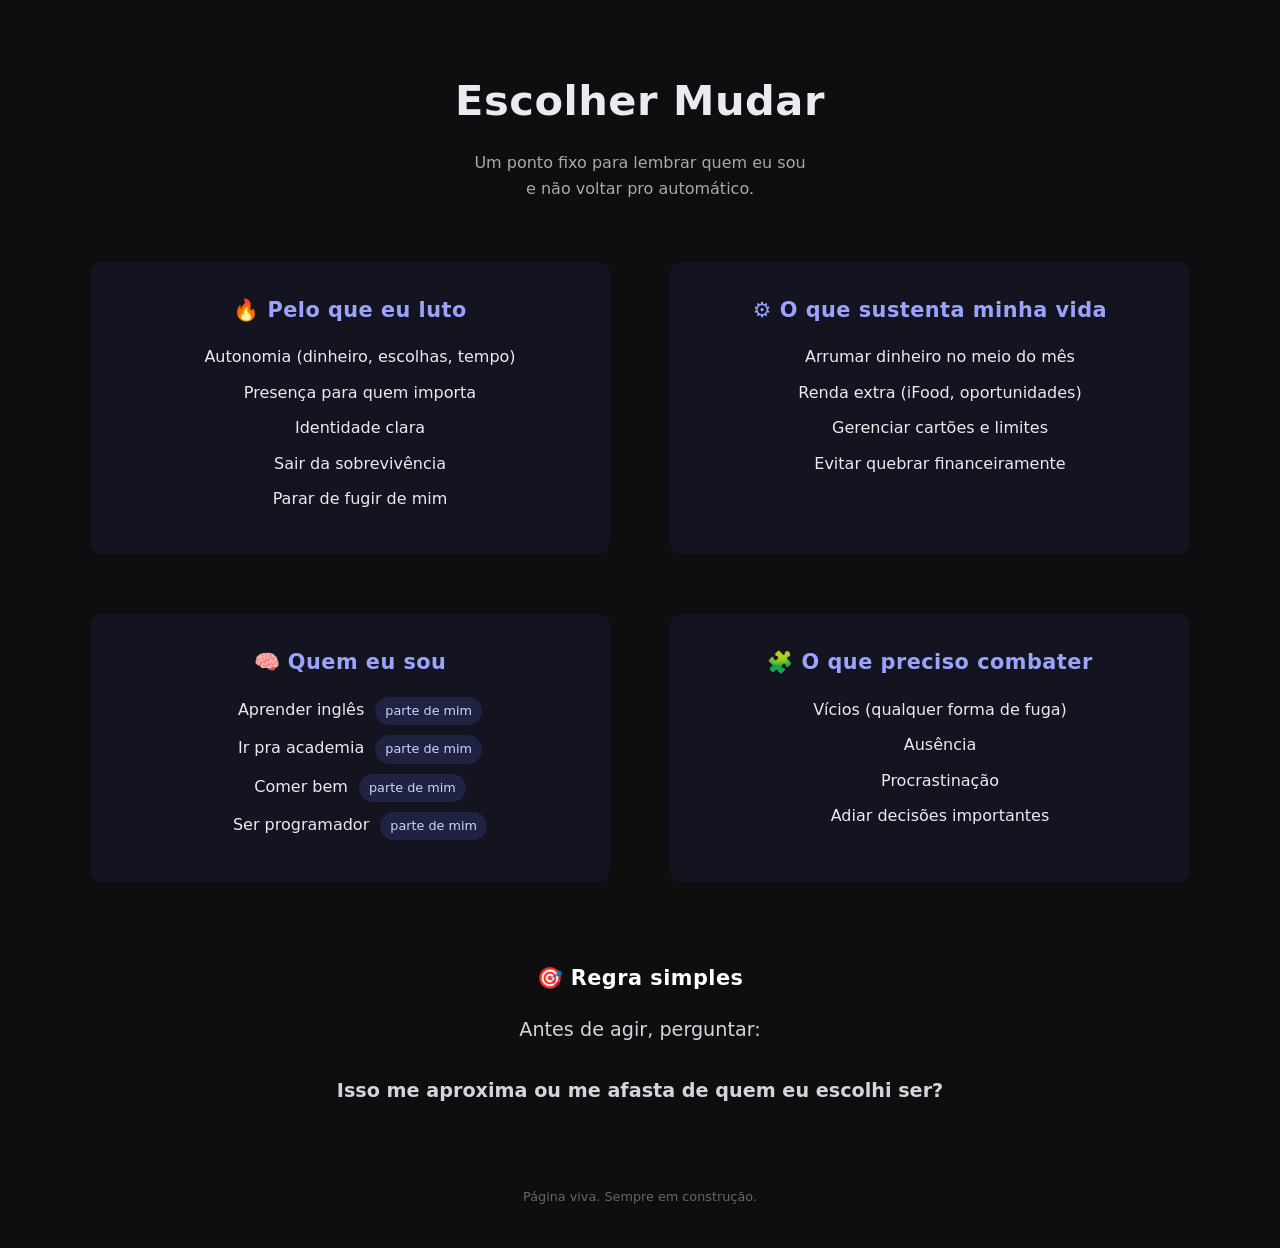
==== luiz.html @ f86830e6 "feat: página luiz.html (Escolher Mudar) Página pessoal com as seções Pelo que eu luto, O que sustent" ====
<!DOCTYPE html>
<html lang="pt-BR">
<head>
  <meta charset="UTF-8" />
  <meta name="viewport" content="width=device-width, initial-scale=1.0"/>
  <title>Escolher Mudar</title>

  <style>
    body {
      font-family: system-ui, -apple-system, BlinkMacSystemFont, "Segoe UI", sans-serif;
      background: #0e0e11;
      color: #eaeaf0;
      margin: 0;
      padding: 40px;
      line-height: 1.6;
    }

    h1, h2 {
      letter-spacing: 0.5px;
    }

    h1 {
      text-align: center;
      font-size: 2.6rem;
      margin-bottom: 16px;
    }

    .subtitle {
      text-align: center;
      opacity: 0.7;
      margin-bottom: 60px;
    }

    .grid {
      text-align: center;
      display: grid;
      grid-template-columns: 1fr 1fr;
      gap: 60px;
      max-width: 1100px;
      margin: 0 auto;
    }

    section {
      background: #141420;
      padding: 32px;
      border-radius: 12px;
      flex-direction: column; 
      align-items: flex-start; /* 👈 impede centralização lateral */
    }

    h2 {
      font-size: 1.3rem;
      color: #9aa4ff;
      margin-top: 0;
    }

    ul {
      list-style: none;
      margin: 0;
      padding-left: 20px;
    }

    li {
      margin: 10px 0;
    }

    .tag {
      display: inline-block;
      background: #1f2240;
      color: #cdd2ff;
      padding: 4px 10px;
      border-radius: 999px;
      font-size: 0.8rem;
      margin-left: 6px;
    }

    .rules {
      max-width: 800px;
      margin: 80px auto 0;
      text-align: center;
    }

    .rules h2 {
      color: #ffffff;
    }

    .rules p {
      font-size: 1.2rem;
      opacity: 0.9;
    }

    footer {
      margin-top: 80px;
      text-align: center;
      opacity: 0.4;
      font-size: 0.8rem;
    }

    @media (max-width: 900px) {
      .grid {
        grid-template-columns: 1fr;
      }
    }
  </style>
</head>

<body>

  <h1>Escolher Mudar</h1>
  <p class="subtitle">
    Um ponto fixo para lembrar quem eu sou<br>
    e não voltar pro automático.
  </p>

  <div class="grid">

    <!-- COLUNA ESQUERDA -->
    <section>
      <h2>🔥 Pelo que eu luto</h2>
      <ul>
        <li>Autonomia (dinheiro, escolhas, tempo)</li>
        <li>Presença para quem importa</li>
        <li>Identidade clara</li>
        <li>Sair da sobrevivência</li>
        <li>Parar de fugir de mim</li>
      </ul>
    </section>

    <section>
      <h2>⚙️ O que sustenta minha vida</h2>
      <ul>
        <li>Arrumar dinheiro no meio do mês</li>
        <li>Renda extra (iFood, oportunidades)</li>
        <li>Gerenciar cartões e limites</li>
        <li>Evitar quebrar financeiramente</li>
      </ul>
    </section>

    <!-- COLUNA DIREITA -->
    <section>
      <h2>🧠 Quem eu sou</h2>
      <ul>
        <li>Aprender inglês <span class="tag">parte de mim</span></li>
        <li>Ir pra academia <span class="tag">parte de mim</span></li>
        <li>Comer bem <span class="tag">parte de mim</span></li>
        <li>Ser programador <span class="tag">parte de mim</span></li>
      </ul>
    </section>

    <section>
      <h2>🧩 O que preciso combater</h2>
      <ul>
        <li>Vícios (qualquer forma de fuga)</li>
        <li>Ausência</li>
        <li>Procrastinação</li>
        <li>Adiar decisões importantes</li>
      </ul>
    </section>

  </div>

  <div class="rules">
    <h2>🎯 Regra simples</h2>
    <p>
      Antes de agir, perguntar:<br><br>
      <strong>Isso me aproxima ou me afasta de quem eu escolhi ser?</strong>
    </p>
  </div>

  <footer>
    Página viva. Sempre em construção.
  </footer>

</body>
</html>
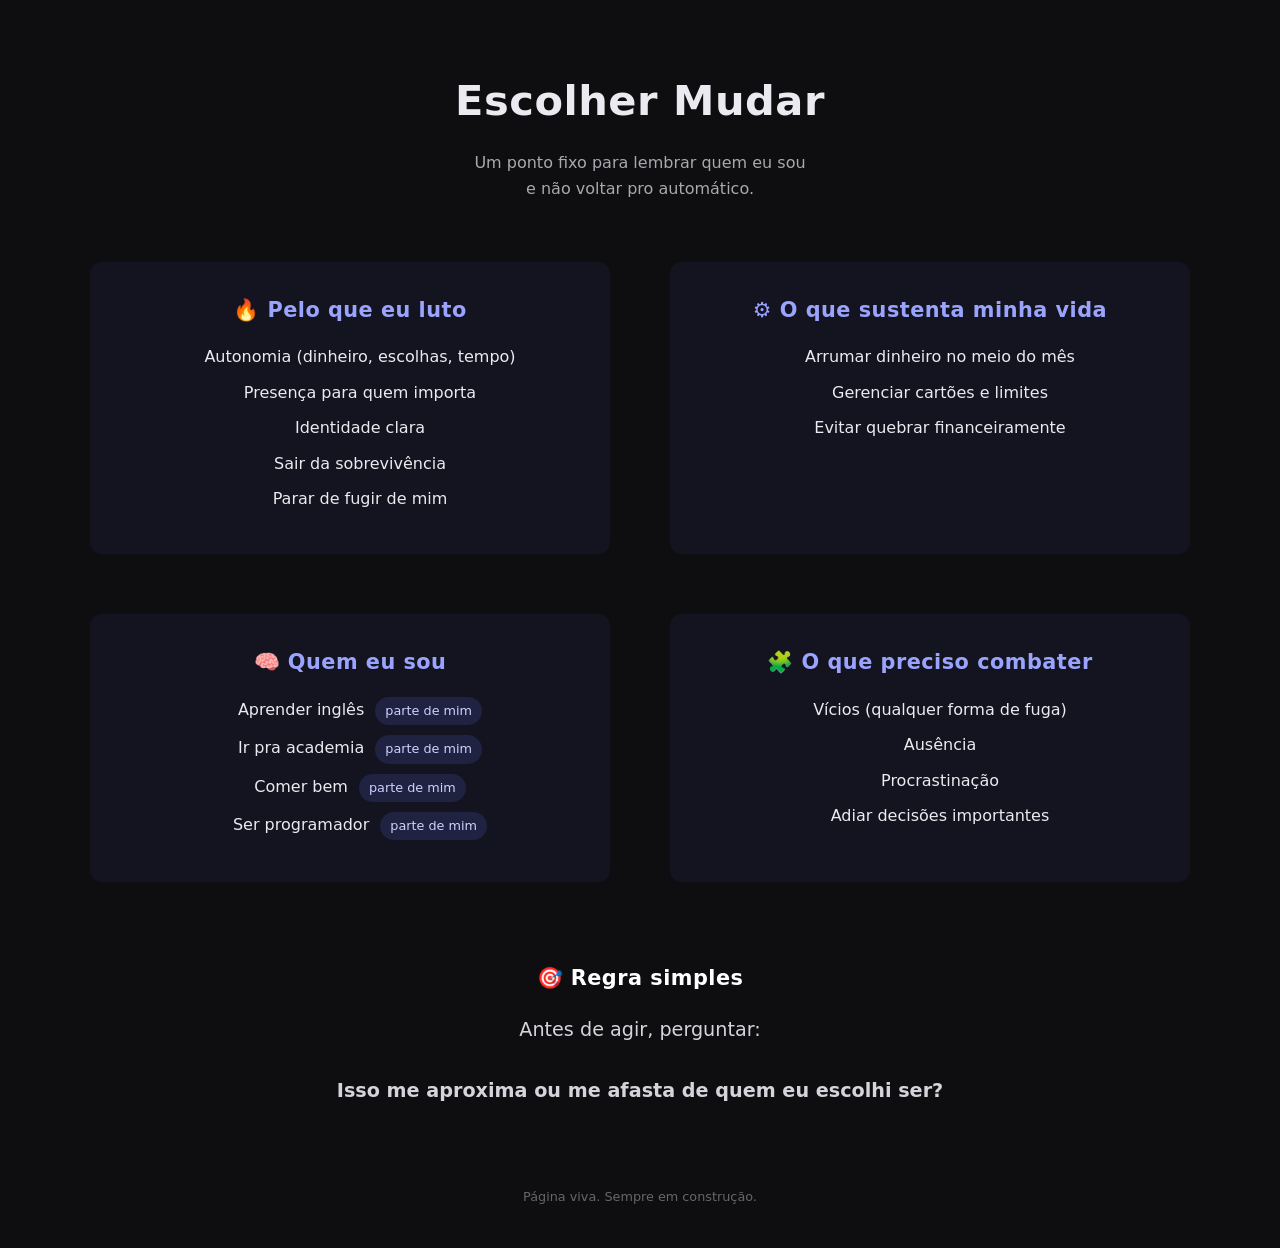
==== commit a782733d: "chore: tira os links do iFood do index.html e do luiz.html" ====
--- a/luiz.html
+++ b/luiz.html
@@ -130,7 +130,6 @@
       <h2>⚙️ O que sustenta minha vida</h2>
       <ul>
         <li>Arrumar dinheiro no meio do mês</li>
-        <li>Renda extra (iFood, oportunidades)</li>
         <li>Gerenciar cartões e limites</li>
         <li>Evitar quebrar financeiramente</li>
       </ul>
